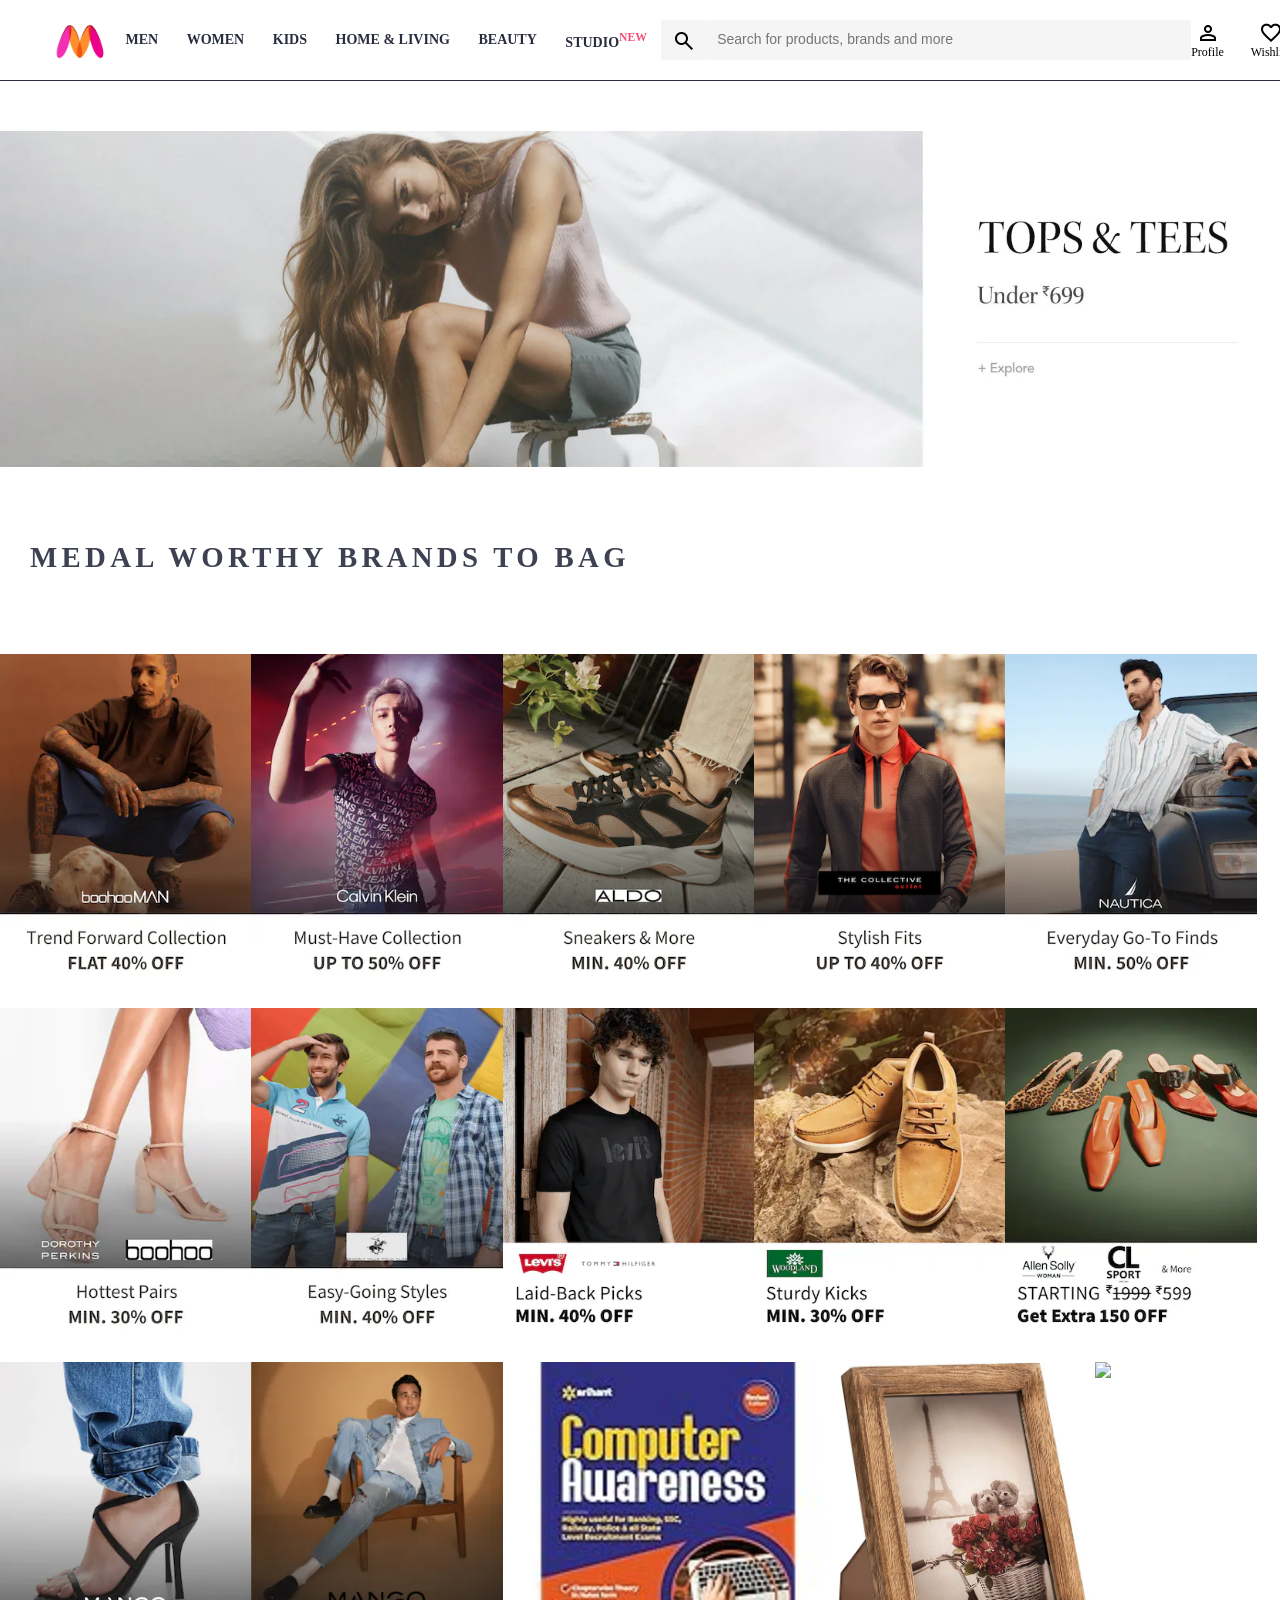
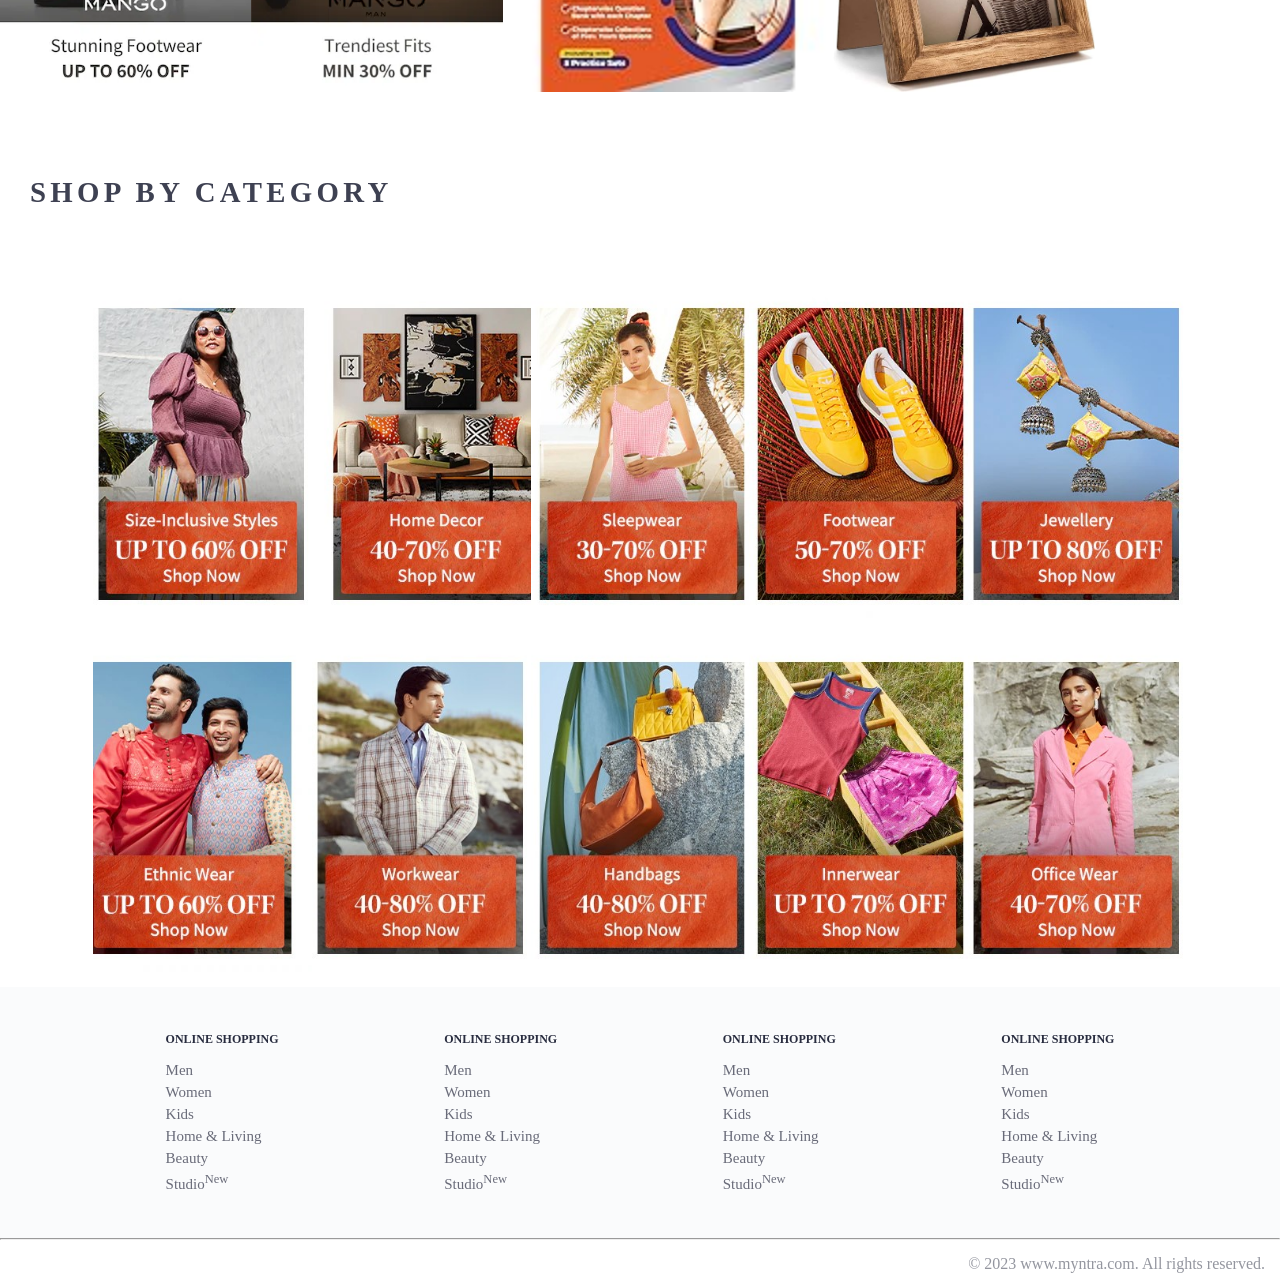
==== index.html @ 4e2bb2a2 "Add files via upload" ====
<!DOCTYPE html>
<html lang="en">
<head>
    <title>Myntra Clone</title>
    <link rel="stylesheet" href="index.css">
    <link rel="stylesheet" href="https://fonts.googleapis.com/css2?family=Material+Symbols+Outlined:opsz,wght,FILL,GRAD@20..48,100..700,0..1,-50..200" />
</head>
<body>
    <header>
        <div class="logo_container">
            <a href="#" class="myntra_home"></a>
        </div>
        <nav class="nav_bar">
            <a href="#">Men</a>
            <a href="#">Women</a>
            <a href="#">Kids</a>
            <a href="#">Home & Living</a>
            <a href="#">Beauty</a>
            <a href="#">Studio<sup>New</sup></a>
        </nav>
        <div class="header_query">
            <span class="material-symbols-outlined search_icon"> search </span>
            <input class="search_bar" placeholder="Search for products, brands and more">
        </div>
        <div class="header_actions">
            <div class="header_action_item">
                <span class="material-symbols-outlined">person</span>
                <span>Profile</span>
            </div>
            <div class="header_action_item">
                <span class="material-symbols-outlined">favorite</span>
                <span>Wishlist</span>
            </div>
            <div class="header_action_item">
                <span class="material-symbols-outlined">shopping_bag</span>
                <span>Bag</span>
            </div>
        </div>
    </header>
    <main>
        <div class="main_banner_container">
            <img class="main_banner" src="images/banner.jpg" alt="Main banner">
        </div>
        <div class="offer_header section_header">
            MEDAL WORTHY BRANDS TO BAG
        </div>
        <div class="offer_container">
            <a href="#"><img src="images/offers/1.png" class="sale_item"></a>
            <a href="#"><img src="images/offers/2.png" class="sale_item"></a>
            <a href="#"><img src="images/offers/3.png" class="sale_item"></a>
            <a href="#"><img src="images/offers/4.png" class="sale_item"></a>
            <a href="#"><img src="images/offers/5.png" class="sale_item"></a>
            <a href="#"><img src="images/offers/6.png" class="sale_item"></a>
            <a href="#"><img src="images/offers/7.png" class="sale_item"></a>
            <a href="#"><img src="images/offers/8.png" class="sale_item"></a>
            <a href="#"><img src="images/offers/9.png" class="sale_item"></a>
            <a href="#"><img src="images/offers/10.png" class="sale_item"></a>
            <a href="#"><img src="images/offers/11.png" class="sale_item"></a>
            <a href="#"><img src="images/offers/12.png" class="sale_item"></a>
            <a href="#"><img src="images/offers/13.jpg" class="sale_item"></a>
            <a href="#"><img src="images/offers/14.jpg" class="sale_item"></a>
            <a href="#"><img src="images/offers/15.png" class="sale_item"></a>
        </div>
        <div class="category_header section_header">
            Shop by category
        </div>
        <div class="category_container">
            <a href="#"><img src="images/categories/1.jpg" class="sale_item"></a>
            <a href="#"><img src="images/categories/2.jpg" class="sale_item"></a>
            <a href="#"><img src="images/categories/3.jpg" class="sale_item"></a>
            <a href="#"><img src="images/categories/4.jpg" class="sale_item"></a>
            <a href="#"><img src="images/categories/5.jpg" class="sale_item"></a>
            <a href="#"><img src="images/categories/6.jpg" class="sale_item"></a>
            <a href="#"><img src="images/categories/7.jpg" class="sale_item"></a>
            <a href="#"><img src="images/categories/8.jpg" class="sale_item"></a>
            <a href="#"><img src="images/categories/9.jpg" class="sale_item"></a>
            <a href="#"><img src="images/categories/10.jpg" class="sale_item"></a>
        </div>
    </main>
    <footer>
        <div class="footer_container">
            <div class="footer_column">
                <h3>ONLINE SHOPPING</h3>
                
                <a href="#">Men</a>
                <a href="#">Women</a>
                <a href="#">Kids</a>
                <a href="#">Home & Living</a>
                <a href="#">Beauty</a>
                <a href="#">Studio<sup>New</sup></a>
            </div>
            
            <div class="footer_column">
                <h3>ONLINE SHOPPING</h3>
                
                <a href="#">Men</a>
                <a href="#">Women</a>
                <a href="#">Kids</a>
                <a href="#">Home & Living</a>
                <a href="#">Beauty</a>
                <a href="#">Studio<sup>New</sup></a>
            </div>
            
            <div class="footer_column">
                <h3>ONLINE SHOPPING</h3>
                
                <a href="#">Men</a>
                <a href="#">Women</a>
                <a href="#">Kids</a>
                <a href="#">Home & Living</a>
                <a href="#">Beauty</a>
                <a href="#">Studio<sup>New</sup></a>
            </div>
            
            <div class="footer_column">
                <h3>ONLINE SHOPPING</h3>
                
                <a href="#">Men</a>
                <a href="#">Women</a>
                <a href="#">Kids</a>
                <a href="#">Home & Living</a>
                <a href="#">Beauty</a>
                <a href="#">Studio<sup>New</sup></a>
            </div>
        </div>

        <hr>
        <div class="copyright">
            © 2023 www.myntra.com. All rights reserved.
        </div>
    </footer>
</body>
</html>
---- index.css ----
* {
    margin: 0;
    padding: 0;
    font-size: Assistant, -apple-system, BlinkMacSystemFont, Segoe UI, Roboto, Helvetica, Arial, sans-serif;
    box-sizing: border-box;
}

header {
    border-bottom: 1px solid #282c3f;
    display: flex;
    min-width: 980px;
    align-items: center;
    line-height: 80px;
    justify-content: space-between;
}

.nav_bar {
    height: 80px;
    background-color: #ffffff;
    display: flex;
    min-width: 550px;
    justify-content: space-around;
    align-items: center;
}

.logo_container {
    margin-left: 4%;
}

.myntra_home {
    display: inline-block;
    background-image: url(images/myntra_logo.webp);
    background-size: contain;
    background-repeat: no-repeat;
    height: 45px;
    width: 60px;
    vertical-align: middle;
}

.nav_bar a {
    text-decoration: none;
    text-transform: uppercase;
    font-size: 14px;
    color: #282c3f;
    font-weight: 700;
}

.nav_bar a:hover {
    border-bottom: 5px solid #f54e77;
}

.nav_bar a sup {
    color: #f54e77;
}

.header_query {
    display: flex;
    min-width: 530px;
}

.search_icon {
    background: #f5f5f6;
    font-weight: 300;
    height: 20px;
    box-sizing: content-box;
    padding: 8px 10px 10px;
    margin: 0;
    border: 1px solid #f5f5f6;
    border-radius: 0 4px 4px 0;
}

.search_bar {
    font-size: 14px;
    height: 20px;
    box-sizing: content-box;
    padding: 8px 10px 10px;
    border: 1px solid #f5f5f6;
    border-left: 0;
    background: #f5f5f6;
    flex-grow: 1;
}

.header_actions {
    display: flex;
    min-width: 150px;
    justify-content: space-between;
    margin-right: 5%;
}

.header_action_item {
    display: flex;
    flex-direction: column;
    align-content: center;
    flex-wrap: wrap;
    line-height: 15px;
    justify-content: center;
    align-items: center;
    font-size: 12px;
    font-weight: 700px;
}

.main_banner_container {
    margin-top: 50px;
}

.main_banner {
    width: 100%;
}

.section_header {
    text-transform: uppercase;
    color: #3e4152;
    letter-spacing: .15em;
    font-size: 1.8em;
    margin: 70px 30px;
    max-height: 5em;
    font-weight: 700;
}

.offer_container {
    display: flex;
    flex-wrap: wrap;
}

.sale_item {
    height: 330px;
    margin: 10px 0px;
}

.category_container {
    display: flex;
    flex-wrap: wrap;
    justify-content: center;
}

.footer_container {
    background: #FAFBFC;
    padding: 30px 0 40px 0;
    display: flex;
    justify-content: space-evenly;
}

.footer_column {
    display: flex;
    flex-direction: column;
}

.footer_column h3 {
    padding: 15px 0;
    color: #282c3f;
    font-weight: 700;
    font-size: 12px;
}

.footer_column a {
    text-decoration: none;
    color: #696b79;
    font-size: 15px;
    padding-bottom: 5px;
}

.copyright {
    color: #94969f;
    text-align: end;
    padding: 15px;
}
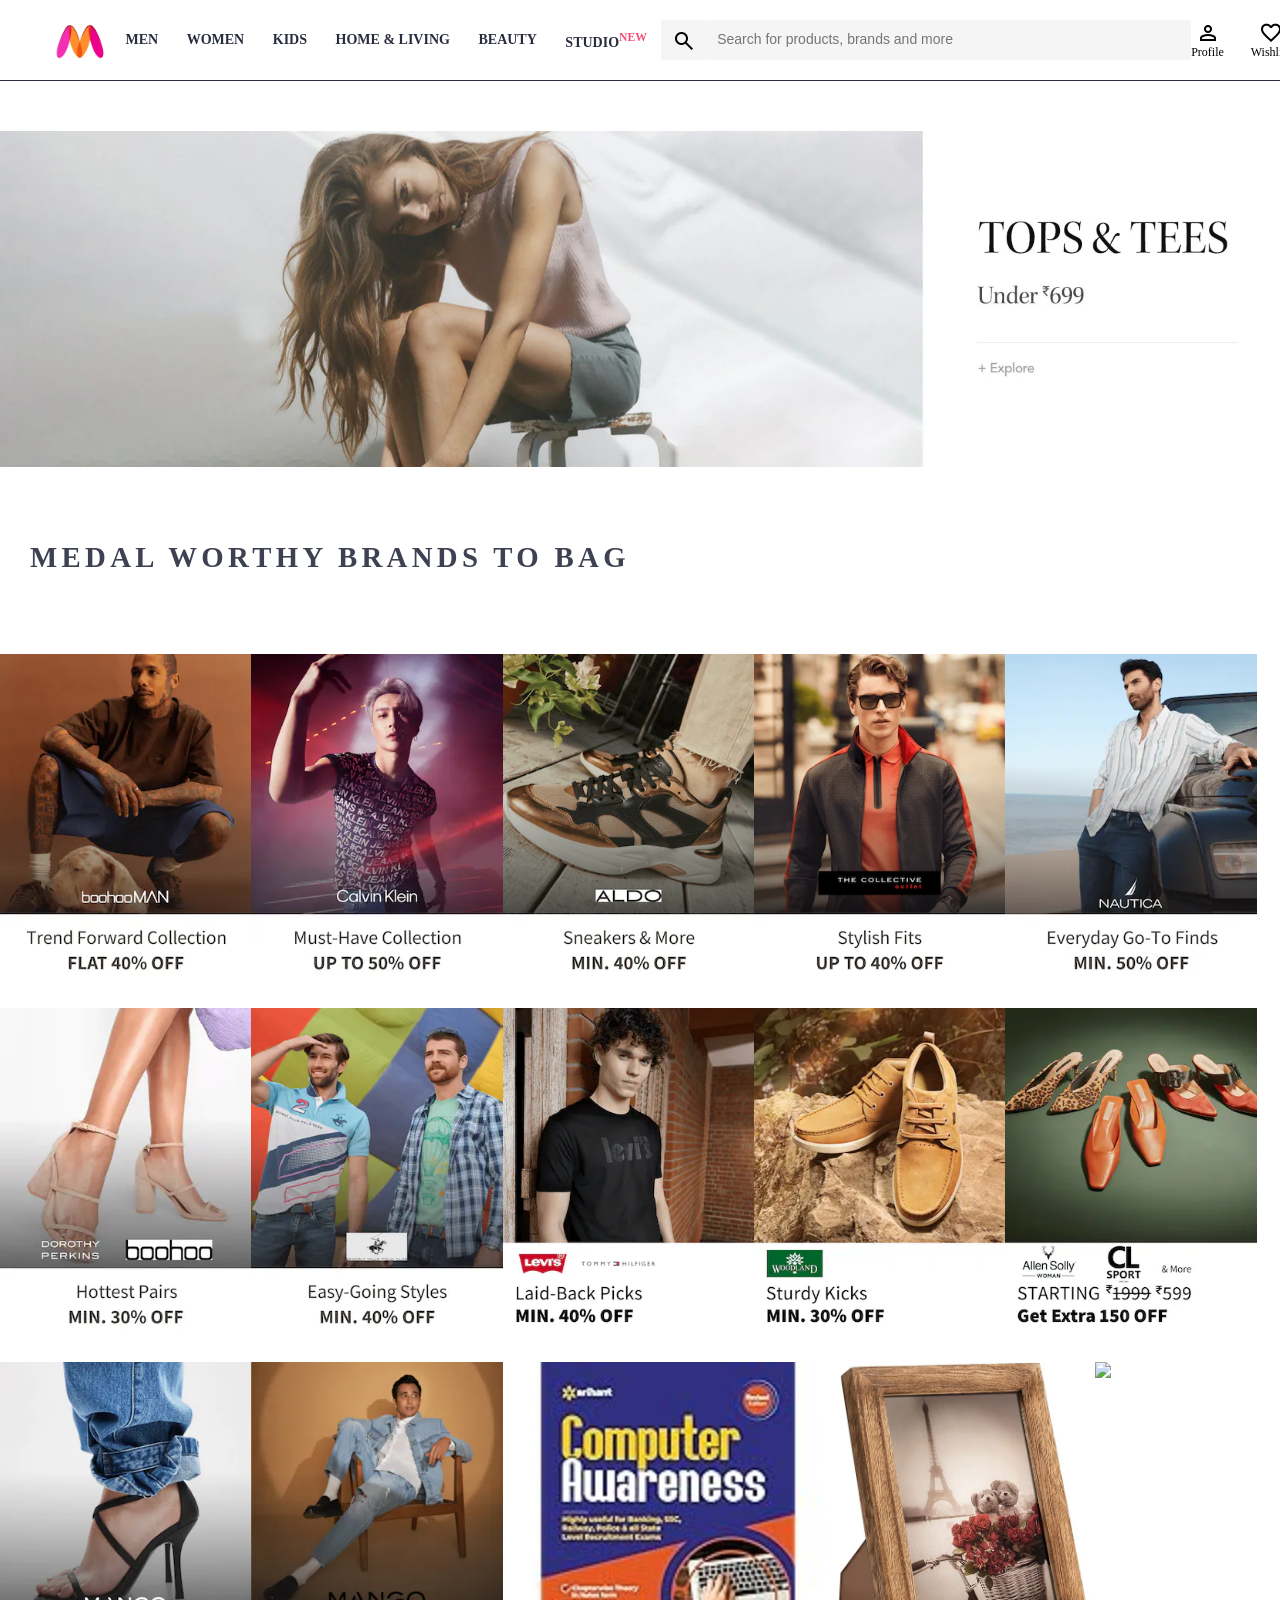
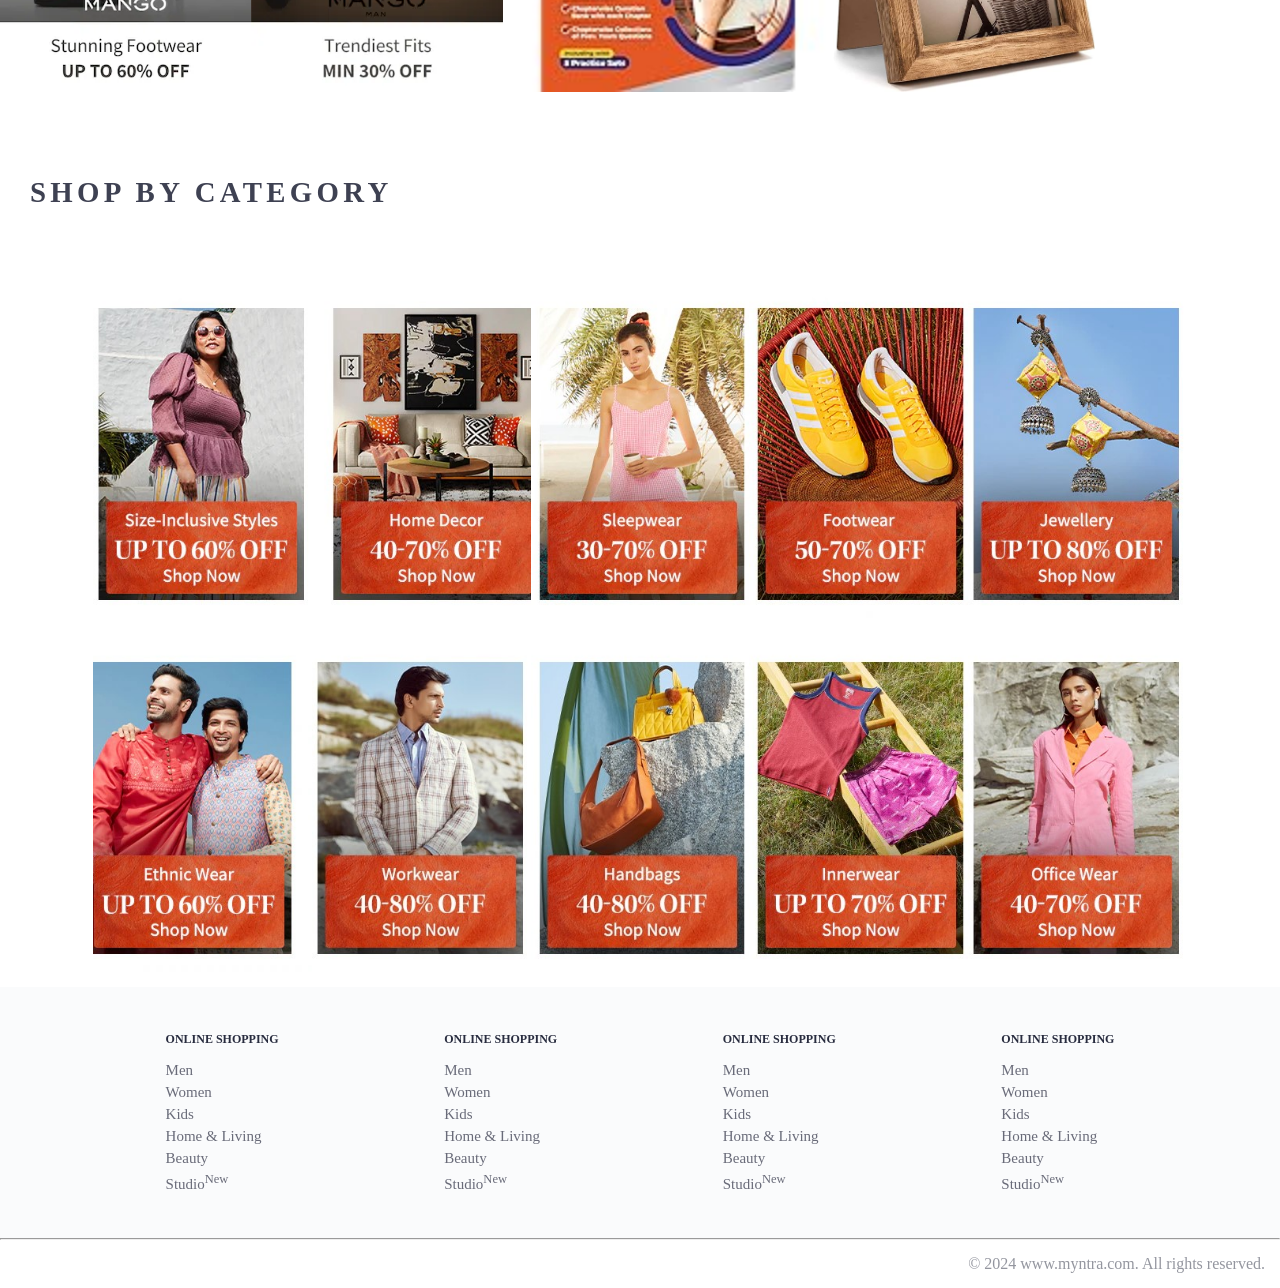
==== commit 4fc087f6: "Update index.html" ====
--- a/index.html
+++ b/index.html
@@ -126,8 +126,8 @@
 
         <hr>
         <div class="copyright">
-            © 2023 www.myntra.com. All rights reserved.
+            © 2024 www.myntra.com. All rights reserved.
         </div>
     </footer>
 </body>
-</html>+</html>
